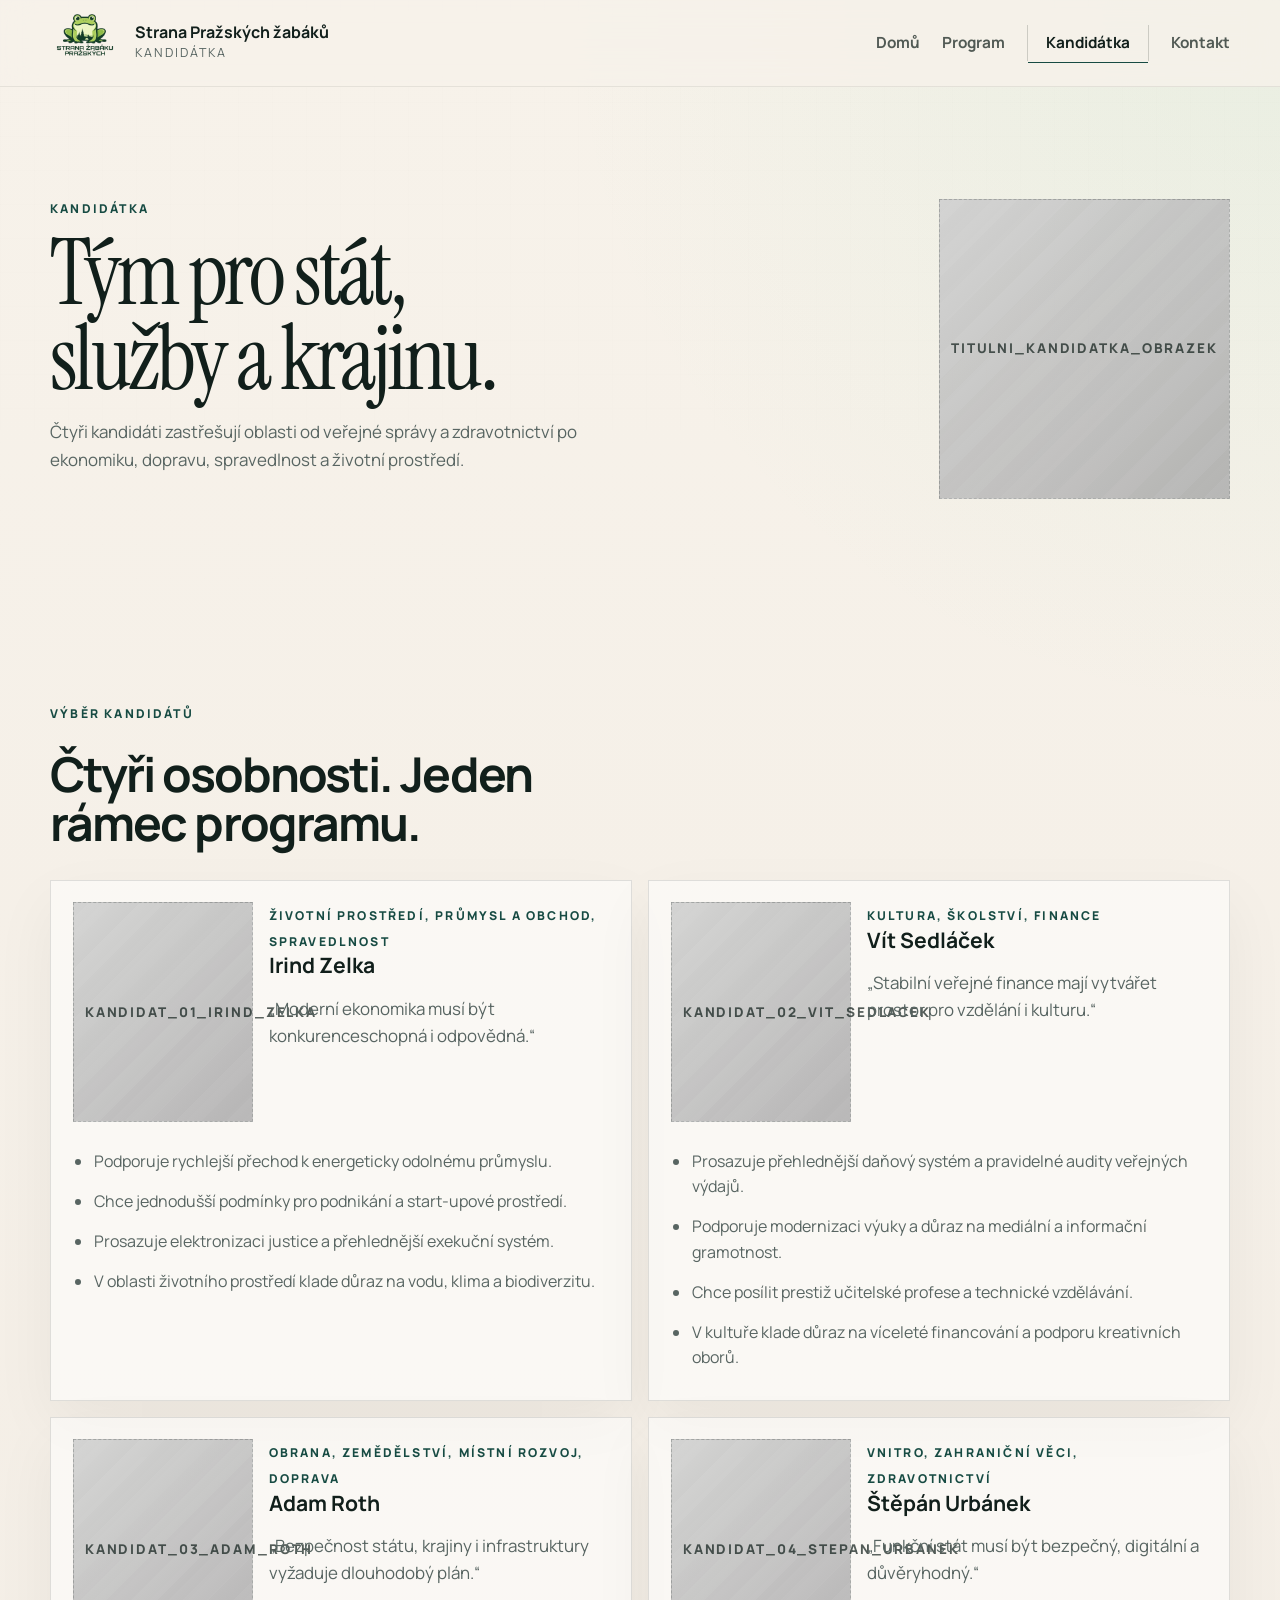
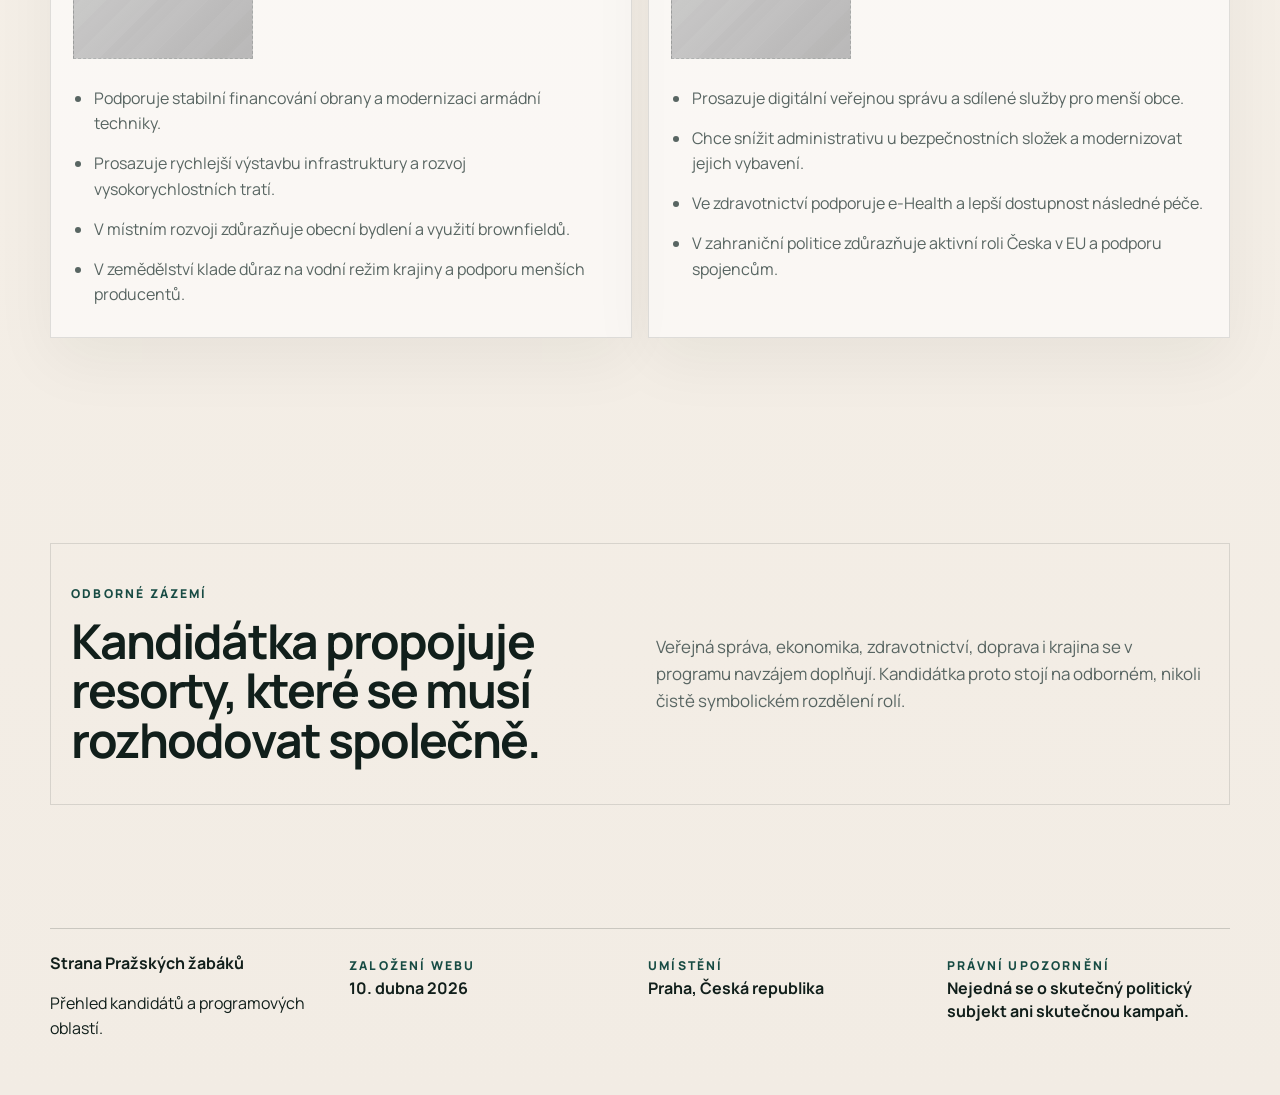
==== kandidatka.html @ 67747f06 "Initial website for Strana Prazskych zabaku" ====
<!DOCTYPE html>
<html lang="cs">
  <head>
    <meta charset="UTF-8" />
    <meta name="viewport" content="width=device-width, initial-scale=1.0" />
    <title>Kandidátka | Strana Pražských žabáků</title>
    <meta
      name="description"
      content="Kandidátka a odborné oblasti Strany Pražských žabáků."
    />
    <link rel="preconnect" href="https://fonts.googleapis.com" />
    <link rel="preconnect" href="https://fonts.gstatic.com" crossorigin />
    <link
      href="https://fonts.googleapis.com/css2?family=Instrument+Serif:ital@0;1&family=Manrope:wght@400;500;600;700;800&display=swap"
      rel="stylesheet"
    />
    <link rel="icon" type="image/svg+xml" href="assets/img/favicon-frog.svg" />
    <link rel="stylesheet" href="assets/css/style.css" />
    <script defer src="assets/js/main.js"></script>
  </head>
  <body id="page-top" data-page="kandidatka">
    <div class="page-shell inner-page-shell">
      <header class="site-header">
        <div class="container header-inner">
          <a class="brand" href="index.html" aria-label="Domů">
            <img
              class="brand-logo"
              src="assets/img/logo-zabak.png"
              alt="Logo Strany Pražských žabáků"
            />
            <span class="brand-copy">
              <strong>Strana Pražských žabáků</strong>
              <small>Kandidátka</small>
            </span>
          </a>

          <button
            class="nav-toggle"
            type="button"
            aria-expanded="false"
            aria-controls="site-nav"
          >
            Menu
          </button>

          <nav class="site-nav" id="site-nav" aria-label="Hlavní navigace">
            <a href="index.html#page-top">Domů</a>
            <a href="index.html#program">Program</a>
            <a class="nav-link-featured" href="kandidatka.html#kandidati">Kandidátka</a>
            <a href="index.html#kontakt">Kontakt</a>
          </nav>
        </div>
      </header>

      <main>
        <section class="section inner-hero" data-reveal>
          <div class="container inner-hero-grid">
            <div>
              <p class="eyebrow">Kandidátka</p>
              <h1>Tým pro stát, služby a krajinu.</h1>
              <p class="hero-lead">
                Čtyři kandidáti zastřešují oblasti od veřejné správy a zdravotnictví
                po ekonomiku, dopravu, spravedlnost a životní prostředí.
              </p>
            </div>
            <div class="hero-side-panel">
              <div class="image-placeholder compact">
                <span>TITULNI_KANDIDATKA_OBRAZEK</span>
              </div>
            </div>
          </div>
        </section>

        <section class="section candidate-section" id="kandidati" data-reveal>
          <div class="container">
            <div class="section-heading">
              <p class="eyebrow">Výběr kandidátů</p>
              <h2>Čtyři osobnosti. Jeden rámec programu.</h2>
            </div>

            <div class="candidate-grid">
              <article class="candidate-card">
                <div class="candidate-top">
                  <div class="image-placeholder portrait">
                    <span>KANDIDAT_01_IRIND_ZELKA</span>
                  </div>
                  <div>
                    <span class="candidate-role">Životní prostředí, průmysl a obchod, spravedlnost</span>
                    <h3>Irind Zelka</h3>
                    <p class="candidate-motto">„Moderní ekonomika musí být konkurenceschopná i odpovědná.“</p>
                  </div>
                </div>
                <ul class="candidate-points">
                  <li>Podporuje rychlejší přechod k energeticky odolnému průmyslu.</li>
                  <li>Chce jednodušší podmínky pro podnikání a start-upové prostředí.</li>
                  <li>Prosazuje elektronizaci justice a přehlednější exekuční systém.</li>
                  <li>V oblasti životního prostředí klade důraz na vodu, klima a biodiverzitu.</li>
                </ul>
              </article>

              <article class="candidate-card">
                <div class="candidate-top">
                  <div class="image-placeholder portrait">
                    <span>KANDIDAT_02_VIT_SEDLACEK</span>
                  </div>
                  <div>
                    <span class="candidate-role">Kultura, školství, finance</span>
                    <h3>Vít Sedláček</h3>
                    <p class="candidate-motto">„Stabilní veřejné finance mají vytvářet prostor pro vzdělání i kulturu.“</p>
                  </div>
                </div>
                <ul class="candidate-points">
                  <li>Prosazuje přehlednější daňový systém a pravidelné audity veřejných výdajů.</li>
                  <li>Podporuje modernizaci výuky a důraz na mediální a informační gramotnost.</li>
                  <li>Chce posílit prestiž učitelské profese a technické vzdělávání.</li>
                  <li>V kultuře klade důraz na víceleté financování a podporu kreativních oborů.</li>
                </ul>
              </article>

              <article class="candidate-card">
                <div class="candidate-top">
                  <div class="image-placeholder portrait">
                    <span>KANDIDAT_03_ADAM_ROTH</span>
                  </div>
                  <div>
                    <span class="candidate-role">Obrana, zemědělství, místní rozvoj, doprava</span>
                    <h3>Adam Roth</h3>
                    <p class="candidate-motto">„Bezpečnost státu, krajiny i infrastruktury vyžaduje dlouhodobý plán.“</p>
                  </div>
                </div>
                <ul class="candidate-points">
                  <li>Podporuje stabilní financování obrany a modernizaci armádní techniky.</li>
                  <li>Prosazuje rychlejší výstavbu infrastruktury a rozvoj vysokorychlostních tratí.</li>
                  <li>V místním rozvoji zdůrazňuje obecní bydlení a využití brownfieldů.</li>
                  <li>V zemědělství klade důraz na vodní režim krajiny a podporu menších producentů.</li>
                </ul>
              </article>

              <article class="candidate-card">
                <div class="candidate-top">
                  <div class="image-placeholder portrait">
                    <span>KANDIDAT_04_STEPAN_URBANEK</span>
                  </div>
                  <div>
                    <span class="candidate-role">Vnitro, zahraniční věci, zdravotnictví</span>
                    <h3>Štěpán Urbánek</h3>
                    <p class="candidate-motto">„Funkční stát musí být bezpečný, digitální a důvěryhodný.“</p>
                  </div>
                </div>
                <ul class="candidate-points">
                  <li>Prosazuje digitální veřejnou správu a sdílené služby pro menší obce.</li>
                  <li>Chce snížit administrativu u bezpečnostních složek a modernizovat jejich vybavení.</li>
                  <li>Ve zdravotnictví podporuje e-Health a lepší dostupnost následné péče.</li>
                  <li>V zahraniční politice zdůrazňuje aktivní roli Česka v EU a podporu spojencům.</li>
                </ul>
              </article>
            </div>
          </div>
        </section>

        <section class="section timeline-section" data-reveal>
          <div class="container timeline-panel">
            <div>
              <p class="eyebrow">Odborné zázemí</p>
              <h2>Kandidátka propojuje resorty, které se musí rozhodovat společně.</h2>
            </div>
            <p class="section-text">
              Veřejná správa, ekonomika, zdravotnictví, doprava i krajina se v
              programu navzájem doplňují. Kandidátka proto stojí na odborném,
              nikoli čistě symbolickém rozdělení rolí.
            </p>
          </div>
        </section>
      </main>

      <footer class="site-footer">
        <div class="container footer-grid">
          <div>
            <strong>Strana Pražských žabáků</strong>
            <p>Přehled kandidátů a programových oblastí.</p>
          </div>
          <div>
            <span>Založení webu</span>
            <strong>10. dubna 2026</strong>
          </div>
          <div>
            <span>Umístění</span>
            <strong>Praha, Česká republika</strong>
          </div>
          <div>
            <span>Právní upozornění</span>
            <strong>Nejedná se o skutečný politický subjekt ani skutečnou kampaň.</strong>
          </div>
        </div>
      </footer>
    </div>
  </body>
</html>
---- assets/css/style.css ----
:root {
  --bg: #f5f0e8;
  --surface: #fbf7f1;
  --surface-strong: #eee7dd;
  --green-900: #174b43;
  --green-700: #2f7d69;
  --green-500: #6fcf97;
  --ink: #111f1b;
  --muted: #586562;
  --line: rgba(17, 31, 27, 0.12);
  --line-strong: rgba(17, 31, 27, 0.22);
  --shadow: 0 24px 60px rgba(17, 31, 27, 0.05);
  --radius-xl: 20px;
  --radius-lg: 12px;
  --radius-md: 8px;
  --container: min(1180px, calc(100% - 48px));
  --header-height: 86px;
}

*,
*::before,
*::after {
  box-sizing: border-box;
}

html {
  scroll-behavior: smooth;
}

body {
  margin: 0;
  font-family: "Manrope", "Segoe UI", sans-serif;
  color: var(--ink);
  background:
    radial-gradient(circle at top right, rgba(111, 207, 151, 0.12), transparent 28%),
    linear-gradient(180deg, #f7f2ea 0%, #f3ede5 100%);
  line-height: 1.6;
}

body::before {
  content: "";
  position: fixed;
  inset: 0;
  pointer-events: none;
  background:
    linear-gradient(rgba(17, 31, 27, 0.025) 1px, transparent 1px),
    linear-gradient(90deg, rgba(17, 31, 27, 0.025) 1px, transparent 1px);
  background-size: 34px 34px;
  mask-image: linear-gradient(180deg, black 0%, transparent 82%);
  opacity: 0.35;
}

img {
  display: block;
  max-width: 100%;
}

a {
  color: inherit;
  text-decoration: none;
}

button,
input,
textarea {
  font: inherit;
}

.container {
  width: var(--container);
  margin: 0 auto;
}

.site-header {
  position: sticky;
  top: 0;
  z-index: 30;
  backdrop-filter: blur(16px);
  background: rgba(247, 242, 234, 0.8);
  border-bottom: 1px solid rgba(17, 31, 27, 0.08);
}

.header-inner {
  min-height: var(--header-height);
  display: flex;
  align-items: center;
  justify-content: space-between;
  gap: 1.5rem;
  position: relative;
}

.brand {
  display: inline-flex;
  align-items: center;
  gap: 0.95rem;
  min-width: 0;
}

.brand-logo {
  width: 70px;
  height: 70px;
  object-fit: contain;
  padding: 0;
  transform: scale(1.14);
  transform-origin: center;
}

.brand-copy {
  display: grid;
  gap: 0.1rem;
}

.brand-copy strong {
  font-size: 1rem;
  line-height: 1.2;
}

.brand-copy small {
  font-size: 0.78rem;
  text-transform: uppercase;
  letter-spacing: 0.16em;
  color: var(--muted);
}

.site-nav {
  display: flex;
  align-items: center;
  gap: 1.4rem;
}

.site-nav a {
  position: relative;
  padding: 0.35rem 0;
  font-size: 0.96rem;
  font-weight: 700;
  color: rgba(17, 31, 27, 0.72);
}

.site-nav a::after {
  content: "";
  position: absolute;
  left: 0;
  right: 0;
  bottom: -0.12rem;
  height: 1px;
  background: var(--green-900);
  transform: scaleX(0);
  transform-origin: left;
  transition: transform 180ms ease;
}

.site-nav a:hover::after,
.site-nav a:focus-visible::after,
.site-nav a.is-active::after {
  transform: scaleX(1);
}

.site-nav a.is-active {
  color: var(--ink);
}

.nav-link-featured {
  padding-left: 1.1rem !important;
  padding-right: 1.1rem !important;
  border-left: 1px solid rgba(17, 31, 27, 0.18);
  border-right: 1px solid rgba(17, 31, 27, 0.18);
}

.nav-toggle {
  display: none;
  border: 1px solid var(--line);
  background: rgba(255, 255, 255, 0.35);
  color: var(--ink);
  padding: 0.7rem 0.95rem;
  border-radius: 999px;
  font-weight: 800;
}

main {
  scroll-snap-type: y proximity;
}

.snap-section {
  scroll-snap-align: start;
}

.section {
  padding: clamp(4.5rem, 8vw, 7rem) 0;
}

.hero {
  min-height: calc(100vh - var(--header-height));
  display: flex;
  align-items: flex-start;
  padding-top: clamp(2rem, 4vw, 3rem);
}

.hero-grid,
.manifesto-grid,
.hotline-grid,
.inner-hero-grid {
  display: grid;
  grid-template-columns: minmax(0, 1.05fr) minmax(360px, 0.95fr);
  gap: clamp(2rem, 4vw, 4rem);
  align-items: start;
}

.hero-copy h1,
.inner-hero h1 {
  margin: 0;
  font-family: "Instrument Serif", Georgia, serif;
  font-weight: 400;
  font-size: clamp(3.6rem, 7vw, 6.5rem);
  line-height: 0.95;
  letter-spacing: -0.04em;
  max-width: 12ch;
}

.rotating-line {
  display: inline-block;
  min-width: 8.5ch;
  color: var(--green-900);
  white-space: nowrap;
  transition:
    opacity 220ms ease,
    transform 220ms ease;
}

.rotating-line.is-changing {
  opacity: 0;
  transform: translateY(12px);
}

.hero-lead,
.section-text,
.manifesto-copy p,
.hotline-copy p,
.candidate-motto {
  font-size: 1.06rem;
  color: var(--muted);
}

.eyebrow,
.panel-eyebrow,
.news-meta,
.contact-points span,
.footer-grid span,
.candidate-role {
  margin: 0 0 0.8rem;
  text-transform: uppercase;
  letter-spacing: 0.18em;
  font-size: 0.76rem;
  font-weight: 800;
  color: var(--green-900);
}

.hero-actions {
  display: flex;
  flex-wrap: wrap;
  gap: 0.9rem;
  margin-top: 2rem;
}

.button {
  display: inline-flex;
  align-items: center;
  justify-content: center;
  min-height: 50px;
  padding: 0 1.25rem;
  border: 1px solid transparent;
  border-radius: 999px;
  font-weight: 800;
  transition:
    transform 160ms ease,
    background-color 160ms ease,
    border-color 160ms ease;
}

.button:hover,
.button:focus-visible {
  transform: translateY(-1px);
}

.button-primary {
  background: var(--ink);
  color: #fff;
}

.button-secondary {
  border-color: var(--line-strong);
  color: var(--ink);
  background: transparent;
}

.button-full {
  width: 100%;
}

.hero-panel,
.priority-card,
.manifesto-panel,
.visual-card,
.news-card,
.candidate-card,
.contact-form,
.timeline-panel {
  background: rgba(255, 255, 255, 0.54);
  border: 1px solid var(--line);
  box-shadow: var(--shadow);
}

.hero-panel {
  padding: 1.5rem;
}

.hero-panel h2,
.section-heading h2,
.manifesto-copy h2,
.hotline-copy h2,
.timeline-panel h2,
.inner-hero h1 {
  margin: 0;
}

.hero-panel h2,
.section-heading h2,
.manifesto-copy h2,
.hotline-copy h2,
.timeline-panel h2 {
  font-size: clamp(2rem, 4vw, 3rem);
  line-height: 1.03;
  letter-spacing: -0.04em;
  max-width: 16ch;
}

.panel-list,
.check-list {
  margin: 1.2rem 0 0;
  padding: 0;
  list-style: none;
}

.panel-list li,
.check-list li {
  padding: 0.8rem 0;
  border-top: 1px solid rgba(17, 31, 27, 0.1);
  color: var(--muted);
}

.candidate-points {
  margin: 1.2rem 0 0;
  padding-left: 1.25rem;
  list-style: disc;
}

.candidate-points li {
  padding: 0.45rem 0 0.45rem 0.1rem;
  color: var(--muted);
}

.mascot-logo {
  width: 140px;
  margin: 1.4rem 0 0 auto;
  filter: drop-shadow(0 14px 30px rgba(23, 75, 67, 0.08));
}

.placeholder-frame,
.image-placeholder,
.mini-placeholder {
  display: grid;
  place-items: center;
  background:
    linear-gradient(135deg, rgba(208, 208, 208, 0.9), rgba(170, 170, 170, 0.82)),
    repeating-linear-gradient(
      -45deg,
      rgba(255, 255, 255, 0.16),
      rgba(255, 255, 255, 0.16) 18px,
      rgba(0, 0, 0, 0.06) 18px,
      rgba(0, 0, 0, 0.06) 36px
    );
  border: 1px dashed rgba(17, 31, 27, 0.18);
  color: rgba(17, 31, 27, 0.72);
  text-align: center;
}

.placeholder-frame {
  min-height: 280px;
  margin-top: 1.4rem;
}

.placeholder-frame span,
.image-placeholder span,
.mini-placeholder span {
  padding: 0.7rem;
  font-size: 0.84rem;
  font-weight: 800;
  letter-spacing: 0.14em;
}

.split-band {
  display: grid;
  grid-template-columns: minmax(0, 0.9fr) minmax(0, 1.1fr);
  gap: 2rem;
  align-items: end;
  padding: 2.1rem 0;
  border-top: 1px solid var(--line);
  border-bottom: 1px solid var(--line);
}

.section-heading {
  display: grid;
  gap: 0.8rem;
  margin-bottom: 2rem;
}

.priority-grid {
  display: grid;
  grid-template-columns: repeat(2, minmax(0, 1fr));
  gap: 1rem;
}

.priority-card,
.news-card,
.candidate-card,
.contact-form {
  padding: 1.35rem;
}

.priority-card h3,
.news-card h3,
.candidate-card h3 {
  margin: 0 0 0.75rem;
  font-size: 1.32rem;
  line-height: 1.15;
}

.priority-index {
  display: inline-block;
  margin-bottom: 0.9rem;
  font-size: 0.8rem;
  font-weight: 800;
  letter-spacing: 0.18em;
  color: var(--green-700);
}

.manifesto-panel {
  padding: 1.4rem;
}

.panel-quote {
  padding-bottom: 1.2rem;
  border-bottom: 1px solid rgba(17, 31, 27, 0.1);
  font-family: "Instrument Serif", Georgia, serif;
  font-size: clamp(2rem, 4vw, 3rem);
  line-height: 0.95;
  letter-spacing: -0.04em;
  color: var(--green-900);
}

.panel-quote p {
  margin: 0;
}

.mini-placeholder {
  min-height: 250px;
  margin-top: 1.3rem;
}

.news-layout {
  display: grid;
  grid-template-columns: repeat(3, minmax(0, 1fr));
  gap: 1rem;
}

.news-meta {
  margin-bottom: 0.7rem;
}

.news-preview {
  color: var(--muted);
  margin: 0;
}

.news-toggle {
  width: fit-content;
  margin-top: 1rem;
  padding: 0;
  background: transparent;
  border: 0;
  font-weight: 800;
  color: var(--green-900);
  cursor: pointer;
}

.news-body {
  margin-top: 1rem;
  padding-top: 1rem;
  border-top: 1px solid rgba(17, 31, 27, 0.1);
  color: var(--muted);
}

.news-card.is-open {
  border-color: rgba(23, 75, 67, 0.3);
  background: rgba(255, 255, 255, 0.74);
}

.gallery-grid {
  display: grid;
  grid-template-columns: 1.15fr 0.85fr 0.85fr;
  gap: 1rem;
}

.visual-card {
  padding: 1rem;
  min-height: 220px;
}

.visual-card.large {
  grid-row: span 2;
}

.visual-card.wide {
  grid-column: span 2;
}

.image-placeholder {
  min-height: 100%;
  min-height: 220px;
}

.image-placeholder.portrait {
  min-height: 320px;
}

.image-placeholder.compact {
  min-height: 300px;
}

.contact-points {
  display: grid;
  grid-template-columns: repeat(3, minmax(0, 1fr));
  gap: 0.9rem;
  margin-top: 1.8rem;
}

.contact-points div {
  padding: 1rem 0;
  border-top: 1px solid var(--line);
}

.contact-form label {
  display: block;
  margin-bottom: 1rem;
  font-weight: 700;
}

.contact-form input,
.contact-form textarea {
  width: 100%;
  margin-top: 0.5rem;
  border: 1px solid var(--line);
  border-radius: 0;
  background: rgba(255, 255, 255, 0.72);
  color: var(--ink);
  padding: 0.9rem 0.95rem;
  outline: none;
  transition:
    border-color 160ms ease,
    background-color 160ms ease;
}

.contact-form input:focus,
.contact-form textarea:focus {
  border-color: var(--green-700);
  background: #fff;
}

.form-note {
  margin: 1rem 0 0;
  color: var(--muted);
}

.form-note.is-success {
  color: var(--green-900);
  font-weight: 700;
}

.inner-page-shell {
  background:
    radial-gradient(circle at top right, rgba(111, 207, 151, 0.1), transparent 24%),
    linear-gradient(180deg, #f7f2ea 0%, #f2ece4 100%);
}

.inner-hero {
  padding-top: clamp(5rem, 9vw, 7rem);
}

.hero-side-panel {
  display: flex;
  justify-content: flex-end;
}

.candidate-grid {
  display: grid;
  grid-template-columns: repeat(2, minmax(0, 1fr));
  gap: 1rem;
}

.candidate-top {
  display: grid;
  grid-template-columns: 180px 1fr;
  gap: 1rem;
  align-items: start;
  margin-bottom: 1rem;
}

.candidate-top .image-placeholder {
  min-height: 220px;
}

.timeline-panel {
  display: grid;
  grid-template-columns: minmax(0, 1fr) minmax(0, 1fr);
  gap: 2rem;
  padding: 2.5rem 1.25rem;
  border-top: 1px solid var(--line);
  border-bottom: 1px solid var(--line);
  box-shadow: none;
  background: transparent;
  align-items: center;
}

.site-footer {
  padding: 1.3rem 0 2.3rem;
}

.footer-grid {
  display: grid;
  grid-template-columns: repeat(4, minmax(0, 1fr));
  gap: 1rem;
  padding-top: 1.4rem;
  border-top: 1px solid rgba(17, 31, 27, 0.18);
}

.footer-grid strong {
  display: block;
  line-height: 1.45;
}

[data-reveal] {
  opacity: 0;
  transform: translateY(26px);
  transition:
    opacity 560ms ease,
    transform 560ms ease;
}

[data-reveal].is-visible {
  opacity: 1;
  transform: translateY(0);
}

@media (max-width: 1024px) {
  .hero-grid,
  .manifesto-grid,
  .hotline-grid,
  .inner-hero-grid,
  .split-band,
  .timeline-panel,
  .contact-points,
  .footer-grid,
  .news-layout,
  .candidate-grid,
  .priority-grid {
    grid-template-columns: 1fr;
  }

  .gallery-grid {
    grid-template-columns: 1fr;
  }

  .visual-card.large,
  .visual-card.wide {
    grid-row: auto;
    grid-column: auto;
  }
}

@media (max-width: 920px) {
  .nav-toggle {
    display: inline-flex;
    align-items: center;
    justify-content: center;
  }

  .site-nav {
    position: absolute;
    top: calc(100% + 0.7rem);
    left: 0;
    right: 0;
    display: none;
    flex-direction: column;
    align-items: stretch;
    gap: 0;
    padding: 0.6rem 0;
    background: rgba(247, 242, 234, 0.98);
    border: 1px solid var(--line);
  }

  .site-header.is-open .site-nav {
    display: flex;
  }

  .site-nav a {
    padding: 0.95rem 1rem;
  }

  .nav-link-featured {
    padding-left: 1rem !important;
    padding-right: 1rem !important;
    border-left: 0;
    border-right: 0;
  }

  .hero,
  .section {
    min-height: auto;
  }

  .hero-grid,
  .inner-hero-grid {
    align-items: start;
  }
}

@media (max-width: 640px) {
  :root {
    --container: min(100% - 32px, 100%);
  }

  .brand-copy small {
    display: none;
  }

  .brand-logo {
    width: 62px;
    height: 62px;
  }

  .hero-copy h1,
  .inner-hero h1 {
    font-size: clamp(3rem, 16vw, 4.5rem);
  }

  .hero-panel h2,
  .section-heading h2,
  .manifesto-copy h2,
  .hotline-copy h2,
  .timeline-panel h2 {
    font-size: clamp(1.8rem, 9vw, 2.6rem);
  }

  .candidate-top {
    grid-template-columns: 1fr;
  }

  .mascot-logo {
    margin-left: 0;
  }

  .timeline-panel {
    padding-left: 0;
    padding-right: 0;
  }
}

@media (prefers-reduced-motion: reduce) {
  html {
    scroll-behavior: auto;
  }

  * {
    animation: none !important;
    transition: none !important;
  }

  [data-reveal] {
    opacity: 1;
    transform: none;
  }
}
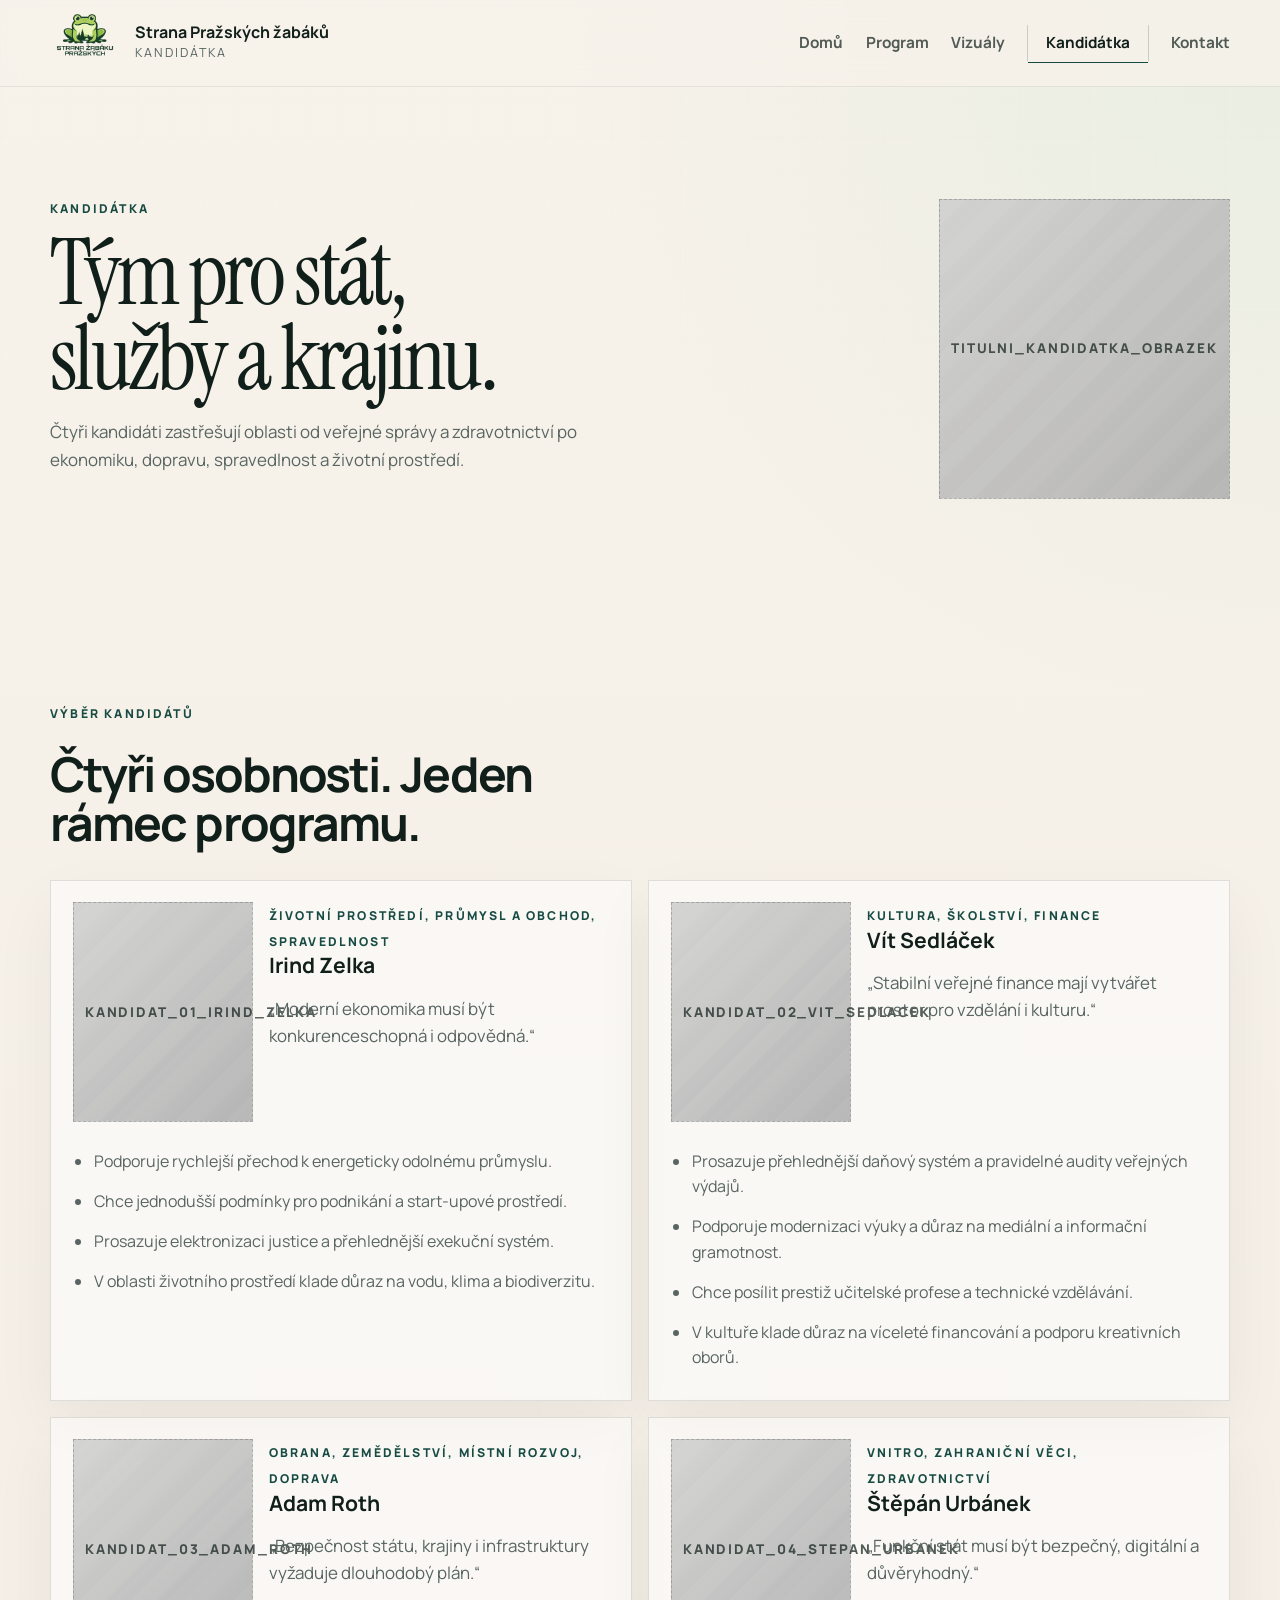
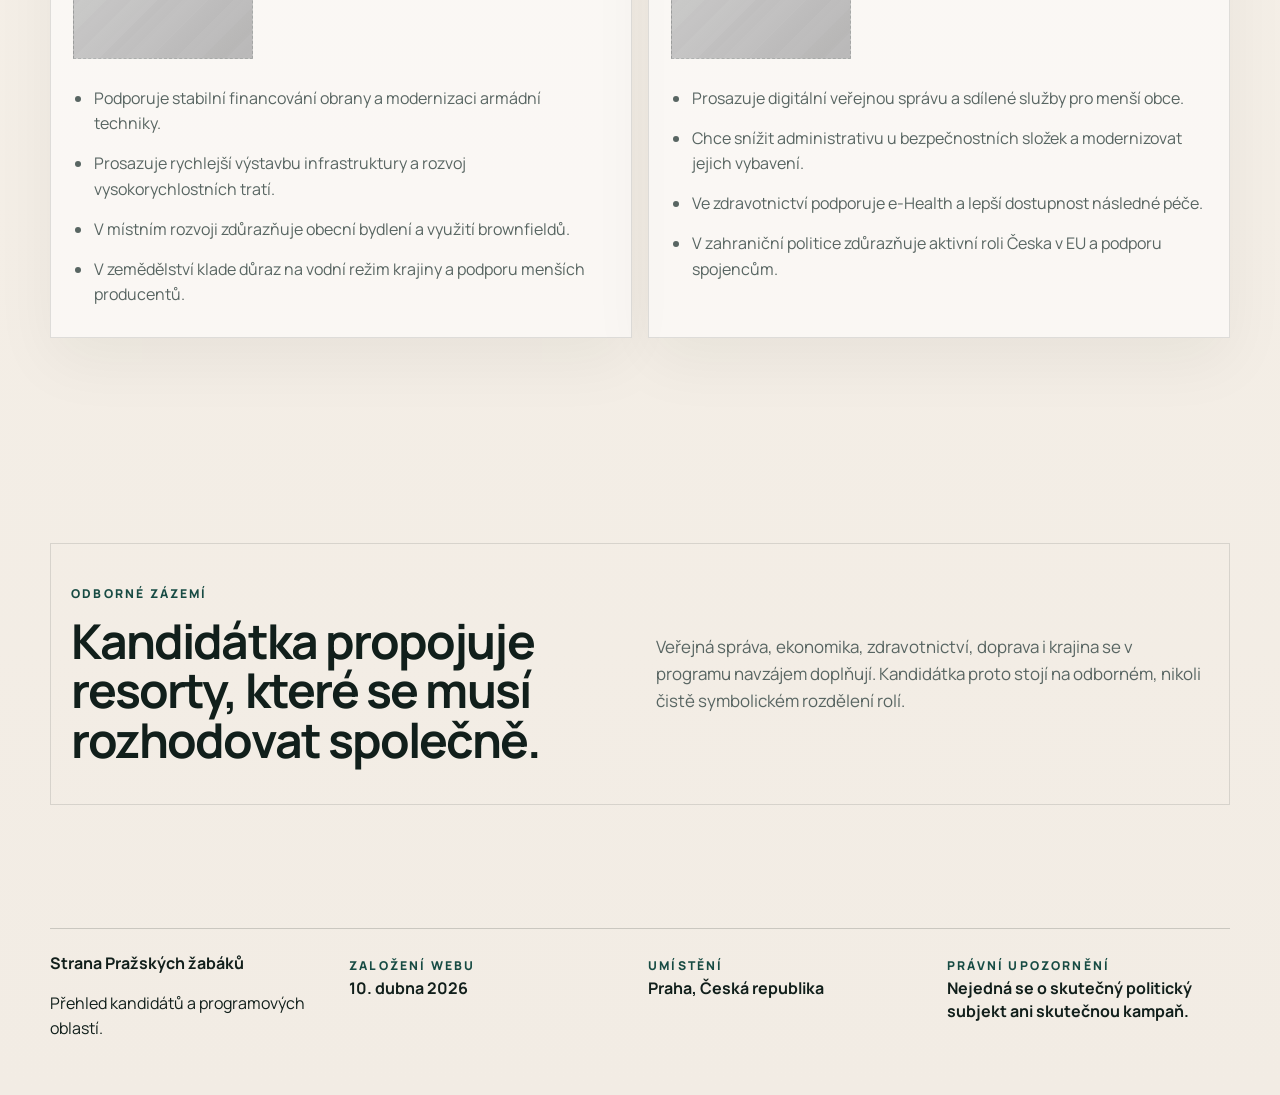
==== commit 1c97e1de: "Refine navigation and add custom desktop cursor" ====
--- a/kandidatka.html
+++ b/kandidatka.html
@@ -46,6 +46,7 @@
           <nav class="site-nav" id="site-nav" aria-label="Hlavní navigace">
             <a href="index.html#page-top">Domů</a>
             <a href="index.html#program">Program</a>
+            <a href="index.html#galerie">Vizuály</a>
             <a class="nav-link-featured" href="kandidatka.html#kandidati">Kandidátka</a>
             <a href="index.html#kontakt">Kontakt</a>
           </nav>
--- a/assets/css/style.css
+++ b/assets/css/style.css
@@ -37,6 +37,21 @@
   line-height: 1.6;
 }
 
+@media (min-width: 921px) {
+  body {
+    cursor: url("../img/cursor-frog.png") 10 8, auto;
+  }
+
+  a,
+  button,
+  input,
+  textarea,
+  select,
+  label {
+    cursor: url("../img/cursor-frog.png") 10 8, pointer;
+  }
+}
+
 body::before {
   content: "";
   position: fixed;
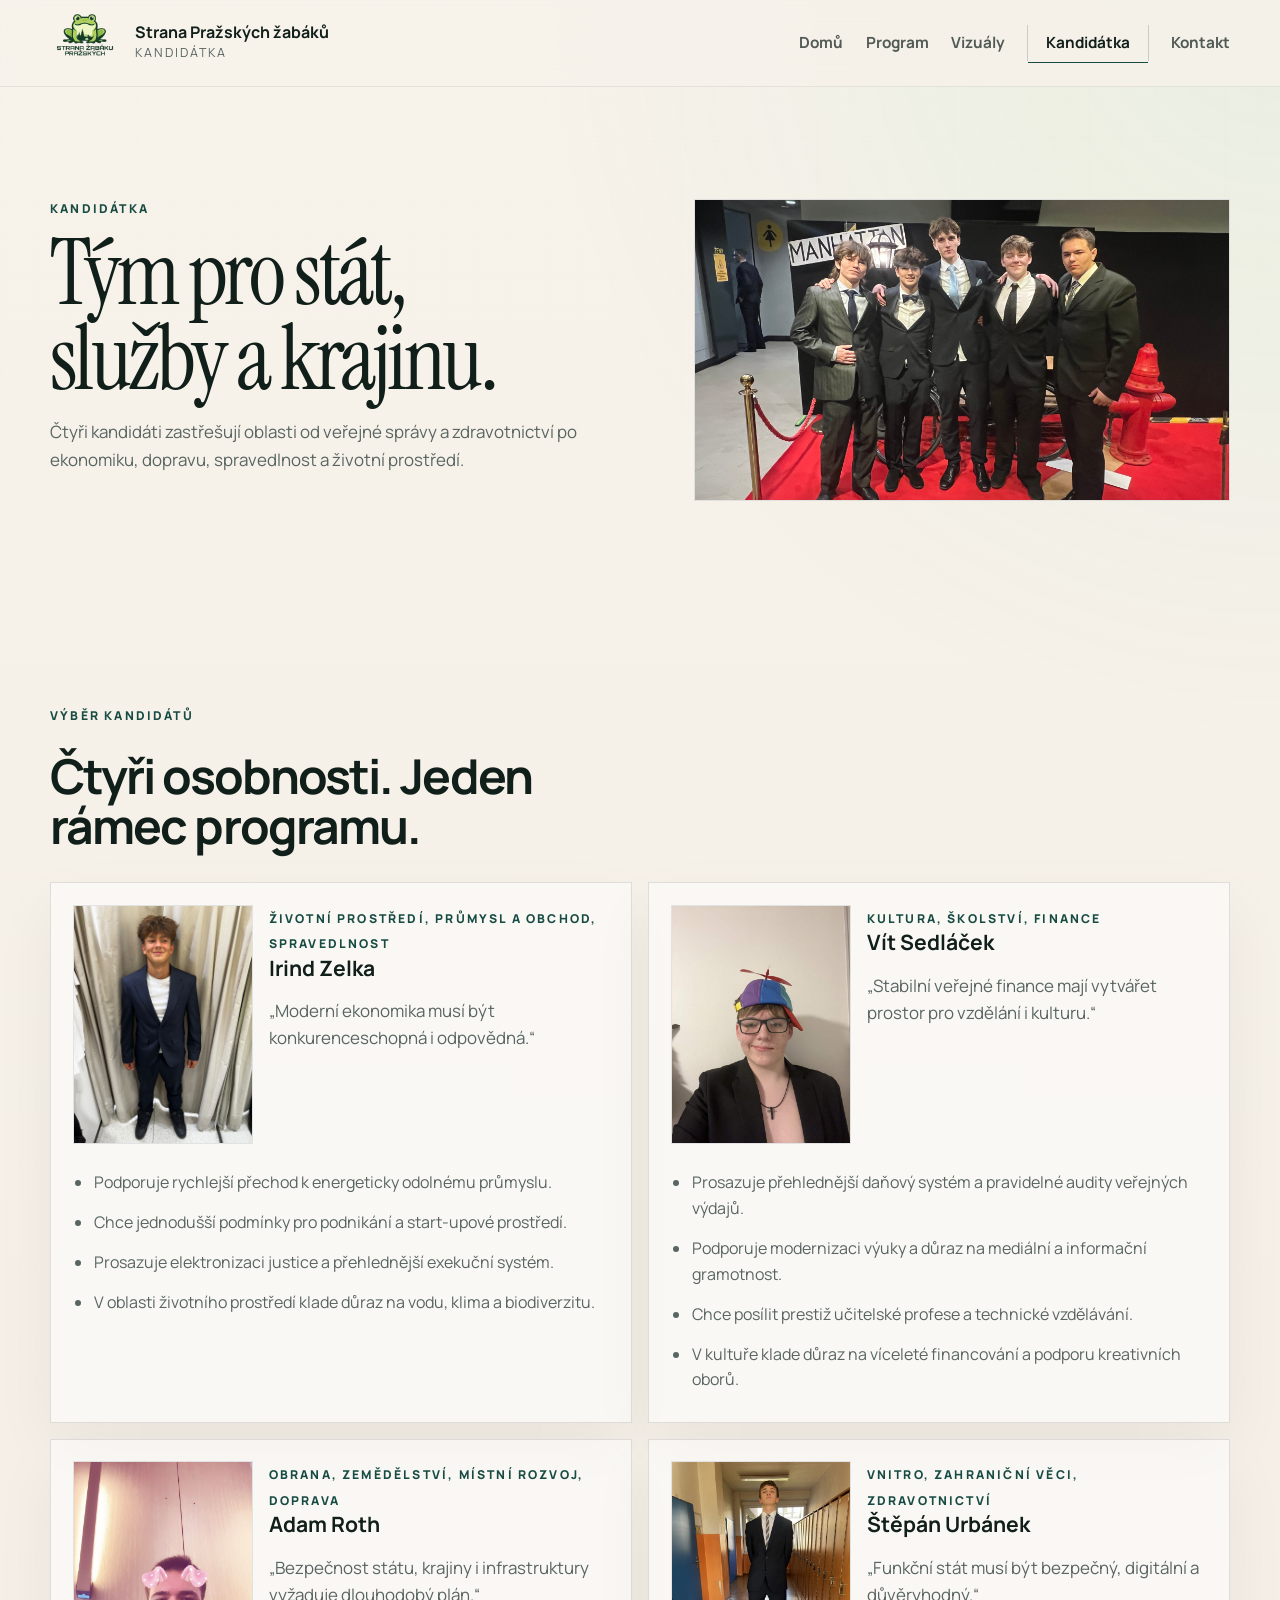
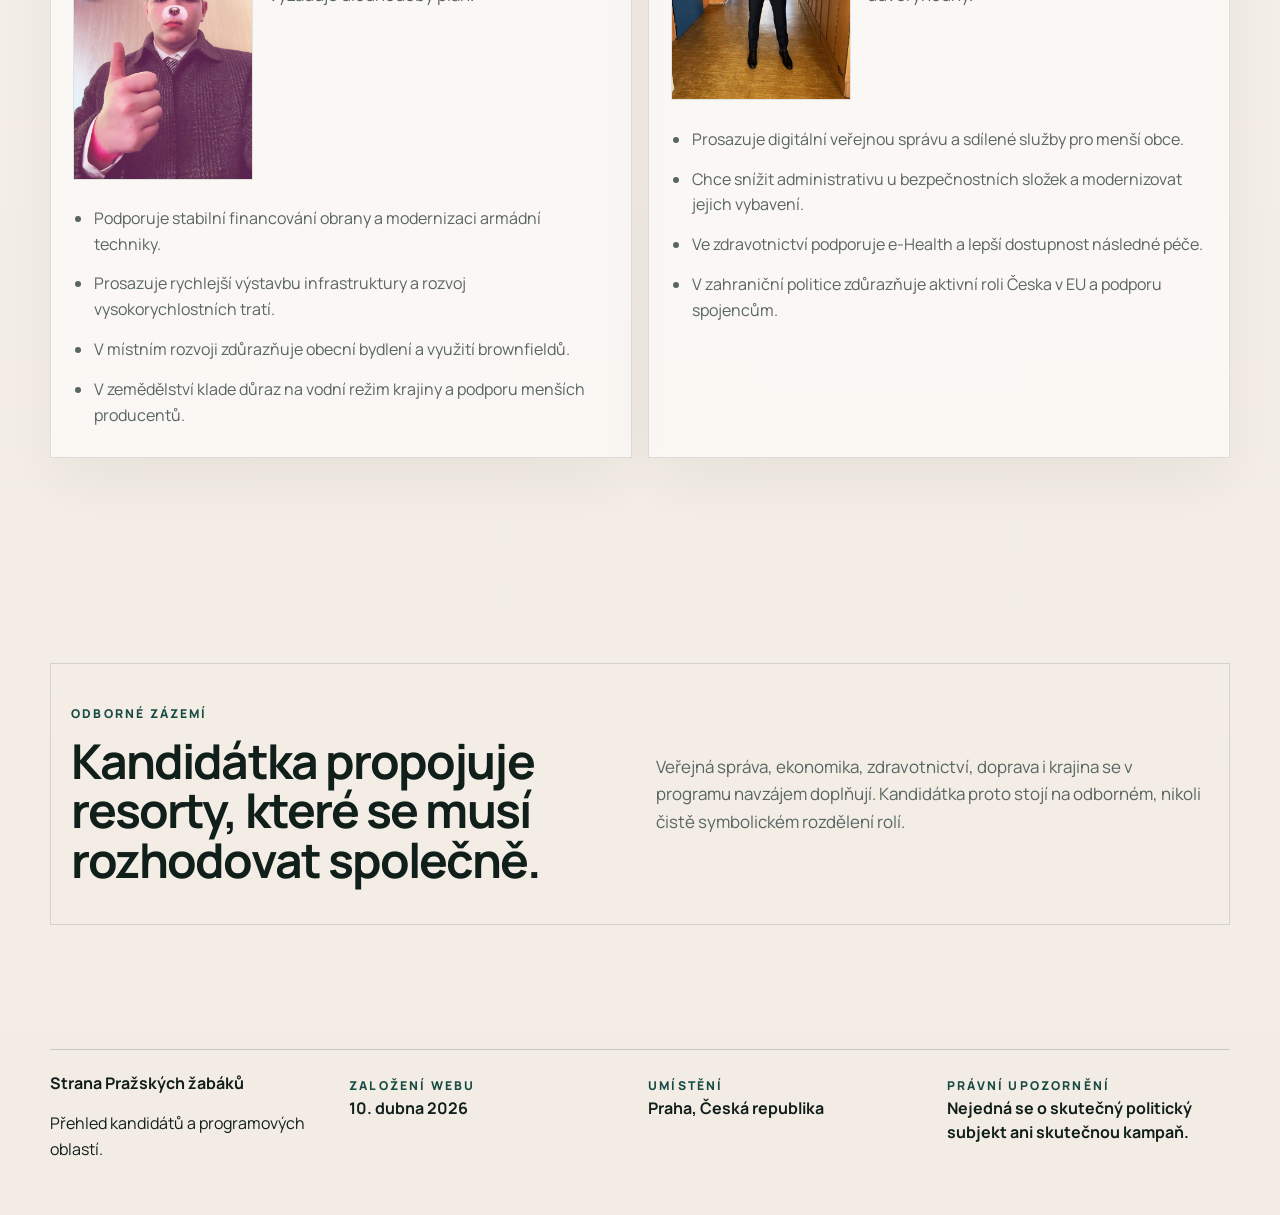
==== commit eb666956: "Add first batch of campaign images" ====
--- a/kandidatka.html
+++ b/kandidatka.html
@@ -65,8 +65,12 @@
               </p>
             </div>
             <div class="hero-side-panel">
-              <div class="image-placeholder compact">
-                <span>TITULNI_KANDIDATKA_OBRAZEK</span>
+              <div class="image-frame compact">
+                <img
+                  class="content-photo"
+                  src="assets/img/kandidatka-hero.jpeg"
+                  alt="Skupinový vizuál kandidátky Strany Pražských žabáků"
+                />
               </div>
             </div>
           </div>
@@ -82,8 +86,12 @@
             <div class="candidate-grid">
               <article class="candidate-card">
                 <div class="candidate-top">
-                  <div class="image-placeholder portrait">
-                    <span>KANDIDAT_01_IRIND_ZELKA</span>
+                  <div class="image-frame portrait">
+                    <img
+                      class="content-photo"
+                      src="assets/img/irind-zelka.jpeg"
+                      alt="Portrét Irinda Zelky"
+                    />
                   </div>
                   <div>
                     <span class="candidate-role">Životní prostředí, průmysl a obchod, spravedlnost</span>
@@ -101,8 +109,12 @@
 
               <article class="candidate-card">
                 <div class="candidate-top">
-                  <div class="image-placeholder portrait">
-                    <span>KANDIDAT_02_VIT_SEDLACEK</span>
+                  <div class="image-frame portrait">
+                    <img
+                      class="content-photo"
+                      src="assets/img/vit-sedlacek.jpg"
+                      alt="Portrét Víta Sedláčka"
+                    />
                   </div>
                   <div>
                     <span class="candidate-role">Kultura, školství, finance</span>
@@ -120,8 +132,12 @@
 
               <article class="candidate-card">
                 <div class="candidate-top">
-                  <div class="image-placeholder portrait">
-                    <span>KANDIDAT_03_ADAM_ROTH</span>
+                  <div class="image-frame portrait">
+                    <img
+                      class="content-photo"
+                      src="assets/img/adam-roth.jpg"
+                      alt="Portrét Adama Rotha"
+                    />
                   </div>
                   <div>
                     <span class="candidate-role">Obrana, zemědělství, místní rozvoj, doprava</span>
@@ -139,8 +155,12 @@
 
               <article class="candidate-card">
                 <div class="candidate-top">
-                  <div class="image-placeholder portrait">
-                    <span>KANDIDAT_04_STEPAN_URBANEK</span>
+                  <div class="image-frame portrait">
+                    <img
+                      class="content-photo"
+                      src="assets/img/stepan-urbanek.jpeg"
+                      alt="Portrét Štěpána Urbánka"
+                    />
                   </div>
                   <div>
                     <span class="candidate-role">Vnitro, zahraniční věci, zdravotnictví</span>
--- a/assets/css/style.css
+++ b/assets/css/style.css
@@ -381,7 +381,8 @@
 
 .placeholder-frame,
 .image-placeholder,
-.mini-placeholder {
+.mini-placeholder,
+.image-frame {
   display: grid;
   place-items: center;
   background:
@@ -412,6 +413,18 @@
   letter-spacing: 0.14em;
 }
 
+.image-frame {
+  overflow: hidden;
+  border: 1px solid rgba(17, 31, 27, 0.12);
+  background: rgba(255, 255, 255, 0.72);
+}
+
+.content-photo {
+  width: 100%;
+  height: 100%;
+  object-fit: cover;
+}
+
 .split-band {
   display: grid;
   grid-template-columns: minmax(0, 0.9fr) minmax(0, 1.1fr);
@@ -538,16 +551,19 @@
   grid-column: span 2;
 }
 
-.image-placeholder {
+.image-placeholder,
+.image-frame {
   min-height: 100%;
   min-height: 220px;
 }
 
-.image-placeholder.portrait {
+.image-placeholder.portrait,
+.image-frame.portrait {
   min-height: 320px;
 }
 
-.image-placeholder.compact {
+.image-placeholder.compact,
+.image-frame.compact {
   min-height: 300px;
 }
 
@@ -629,7 +645,8 @@
   margin-bottom: 1rem;
 }
 
-.candidate-top .image-placeholder {
+.candidate-top .image-placeholder,
+.candidate-top .image-frame {
   min-height: 220px;
 }
 
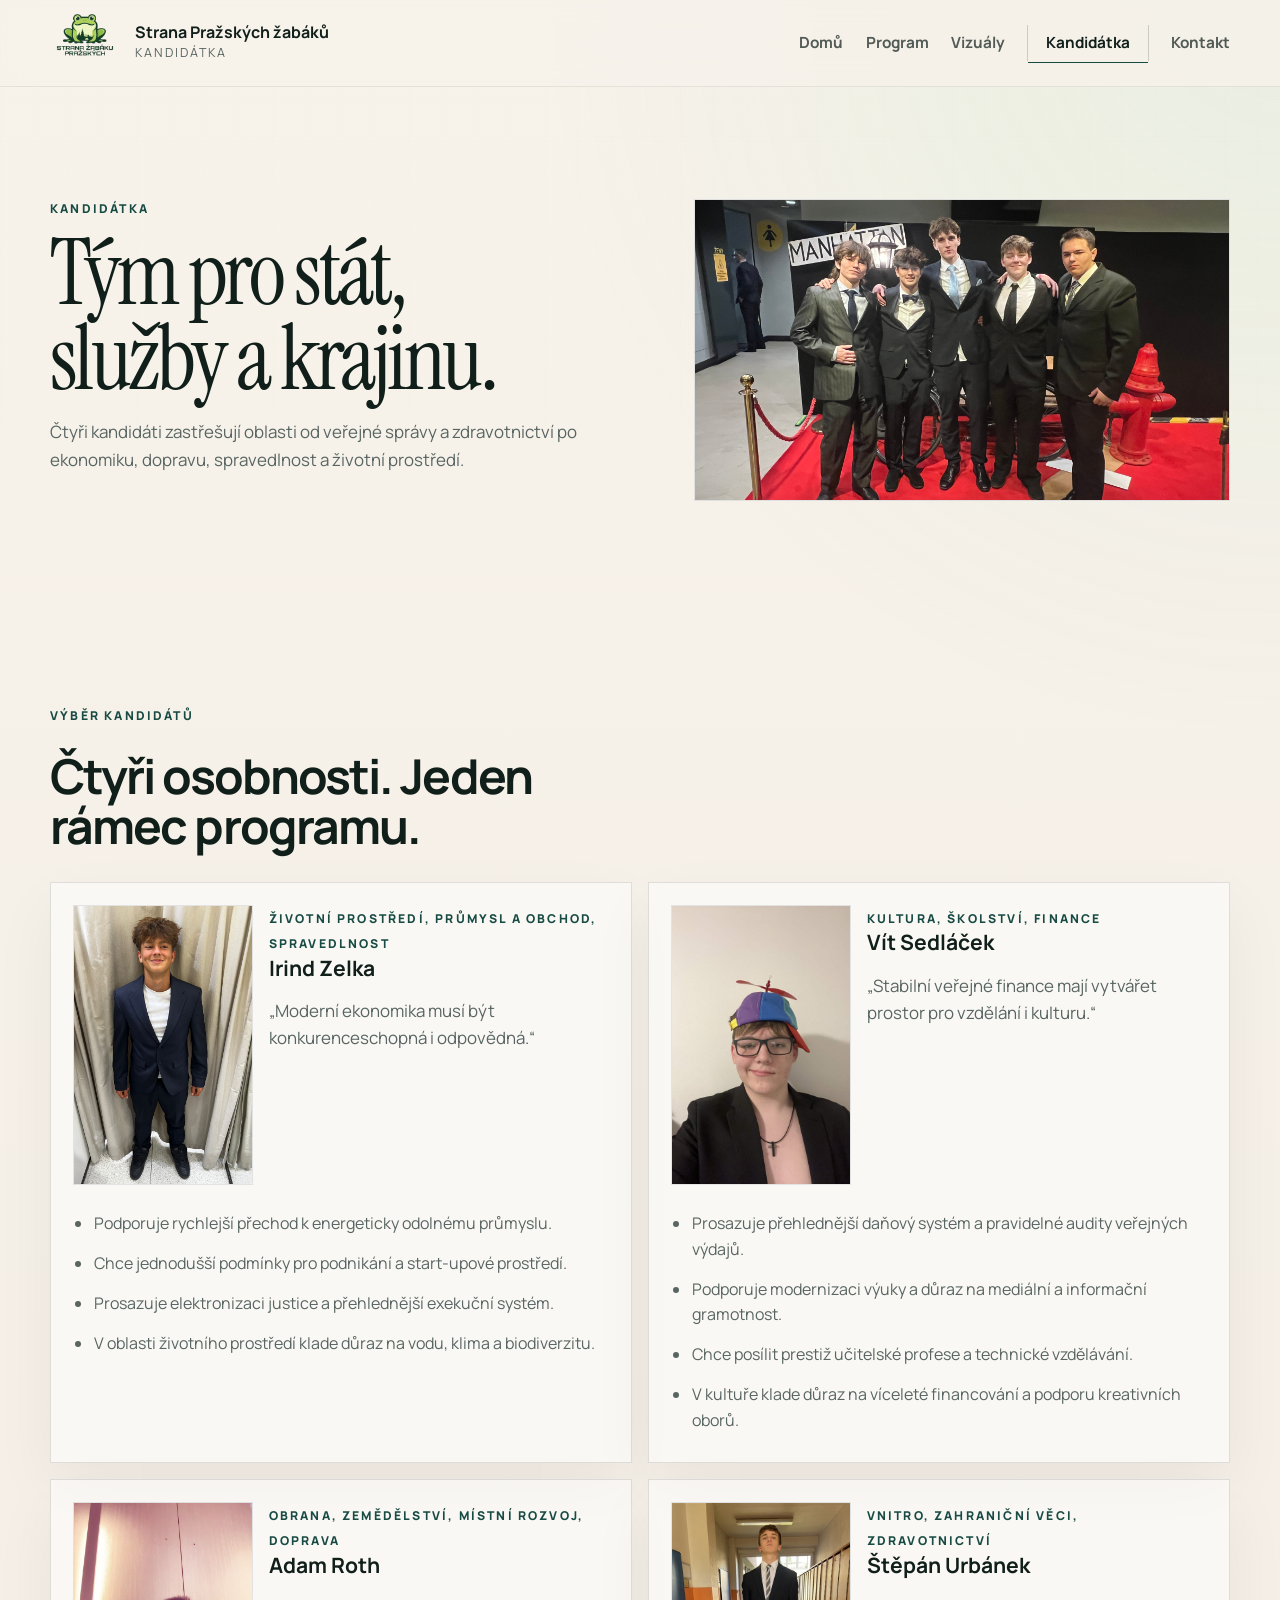
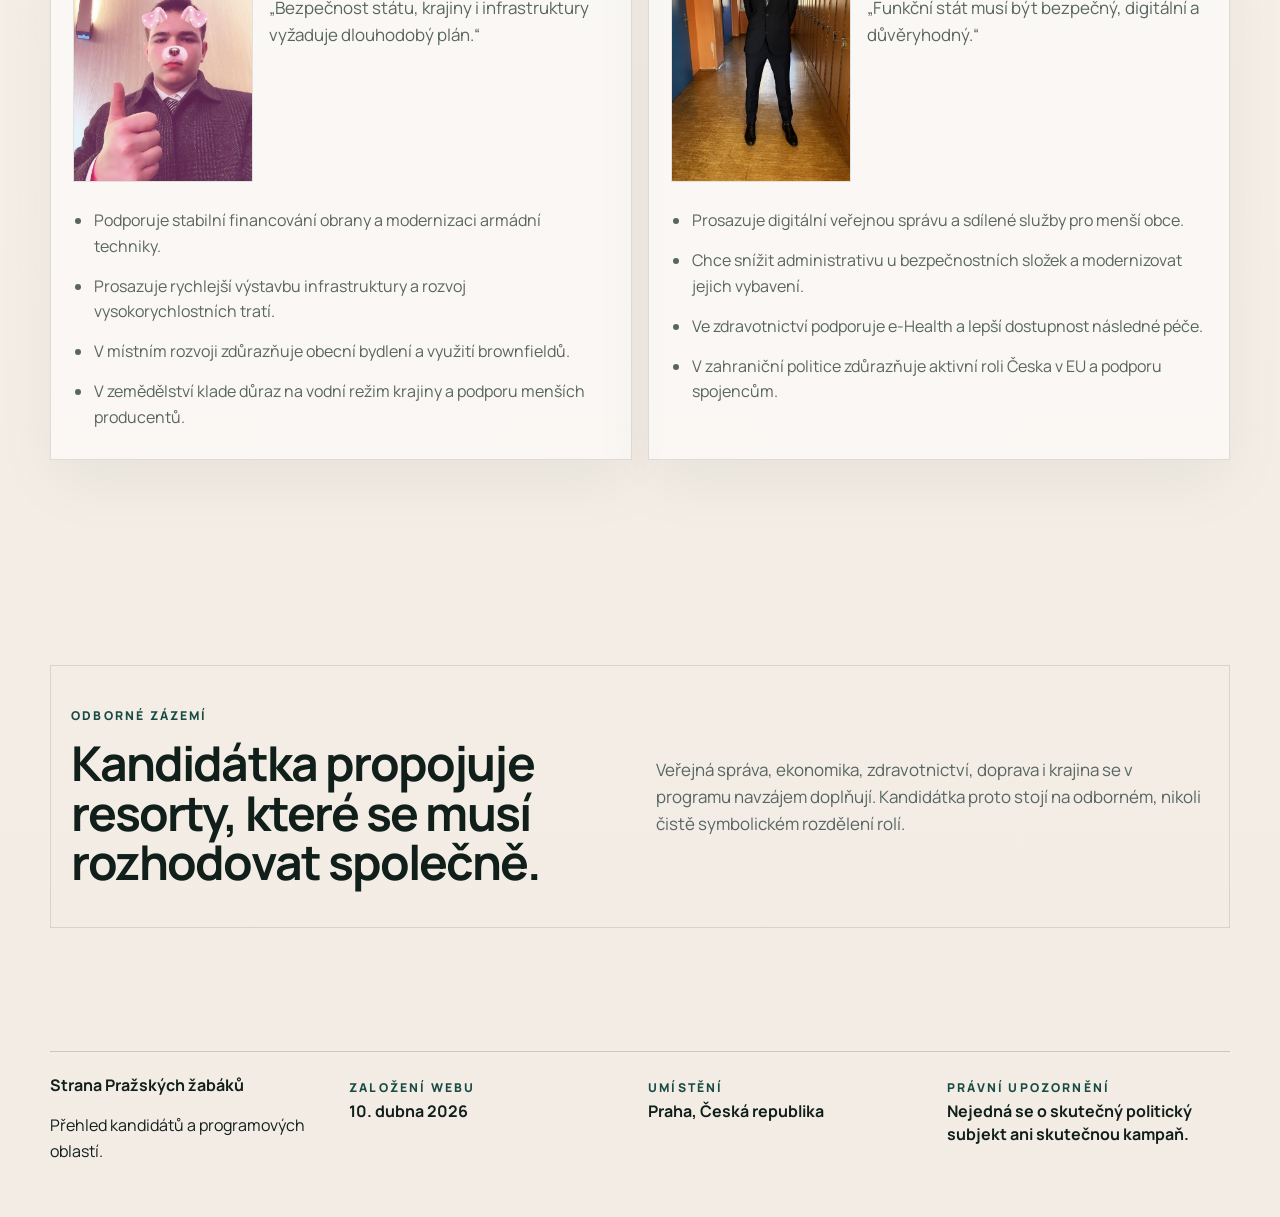
==== commit 672e8f02: "Add homepage imagery and refine mobile candidate crops" ====
--- a/kandidatka.html
+++ b/kandidatka.html
@@ -88,7 +88,7 @@
                 <div class="candidate-top">
                   <div class="image-frame portrait">
                     <img
-                      class="content-photo"
+                      class="content-photo candidate-photo candidate-photo-irind"
                       src="assets/img/irind-zelka.jpeg"
                       alt="Portrét Irinda Zelky"
                     />
@@ -111,7 +111,7 @@
                 <div class="candidate-top">
                   <div class="image-frame portrait">
                     <img
-                      class="content-photo"
+                      class="content-photo candidate-photo candidate-photo-vit"
                       src="assets/img/vit-sedlacek.jpg"
                       alt="Portrét Víta Sedláčka"
                     />
@@ -134,7 +134,7 @@
                 <div class="candidate-top">
                   <div class="image-frame portrait">
                     <img
-                      class="content-photo"
+                      class="content-photo candidate-photo candidate-photo-adam"
                       src="assets/img/adam-roth.jpg"
                       alt="Portrét Adama Rotha"
                     />
@@ -157,7 +157,7 @@
                 <div class="candidate-top">
                   <div class="image-frame portrait">
                     <img
-                      class="content-photo"
+                      class="content-photo candidate-photo candidate-photo-stepan"
                       src="assets/img/stepan-urbanek.jpeg"
                       alt="Portrét Štěpána Urbánka"
                     />
--- a/assets/css/style.css
+++ b/assets/css/style.css
@@ -404,6 +404,11 @@
   margin-top: 1.4rem;
 }
 
+.hero-media-frame {
+  min-height: 280px;
+  margin-top: 1.4rem;
+}
+
 .placeholder-frame span,
 .image-placeholder span,
 .mini-placeholder span {
@@ -641,13 +646,34 @@
   display: grid;
   grid-template-columns: 180px 1fr;
   gap: 1rem;
-  align-items: start;
+  align-items: stretch;
   margin-bottom: 1rem;
 }
 
 .candidate-top .image-placeholder,
 .candidate-top .image-frame {
-  min-height: 220px;
+  min-height: 280px;
+  height: 280px;
+}
+
+.candidate-photo {
+  object-position: center 18%;
+}
+
+.candidate-photo-irind {
+  object-position: center 12%;
+}
+
+.candidate-photo-vit {
+  object-position: center 18%;
+}
+
+.candidate-photo-adam {
+  object-position: center 16%;
+}
+
+.candidate-photo-stepan {
+  object-position: center 14%;
 }
 
 .timeline-panel {
@@ -796,6 +822,14 @@
     grid-template-columns: 1fr;
   }
 
+  .candidate-photo-vit {
+    object-position: center 10%;
+  }
+
+  .candidate-photo-adam {
+    object-position: center 8%;
+  }
+
   .mascot-logo {
     margin-left: 0;
   }
